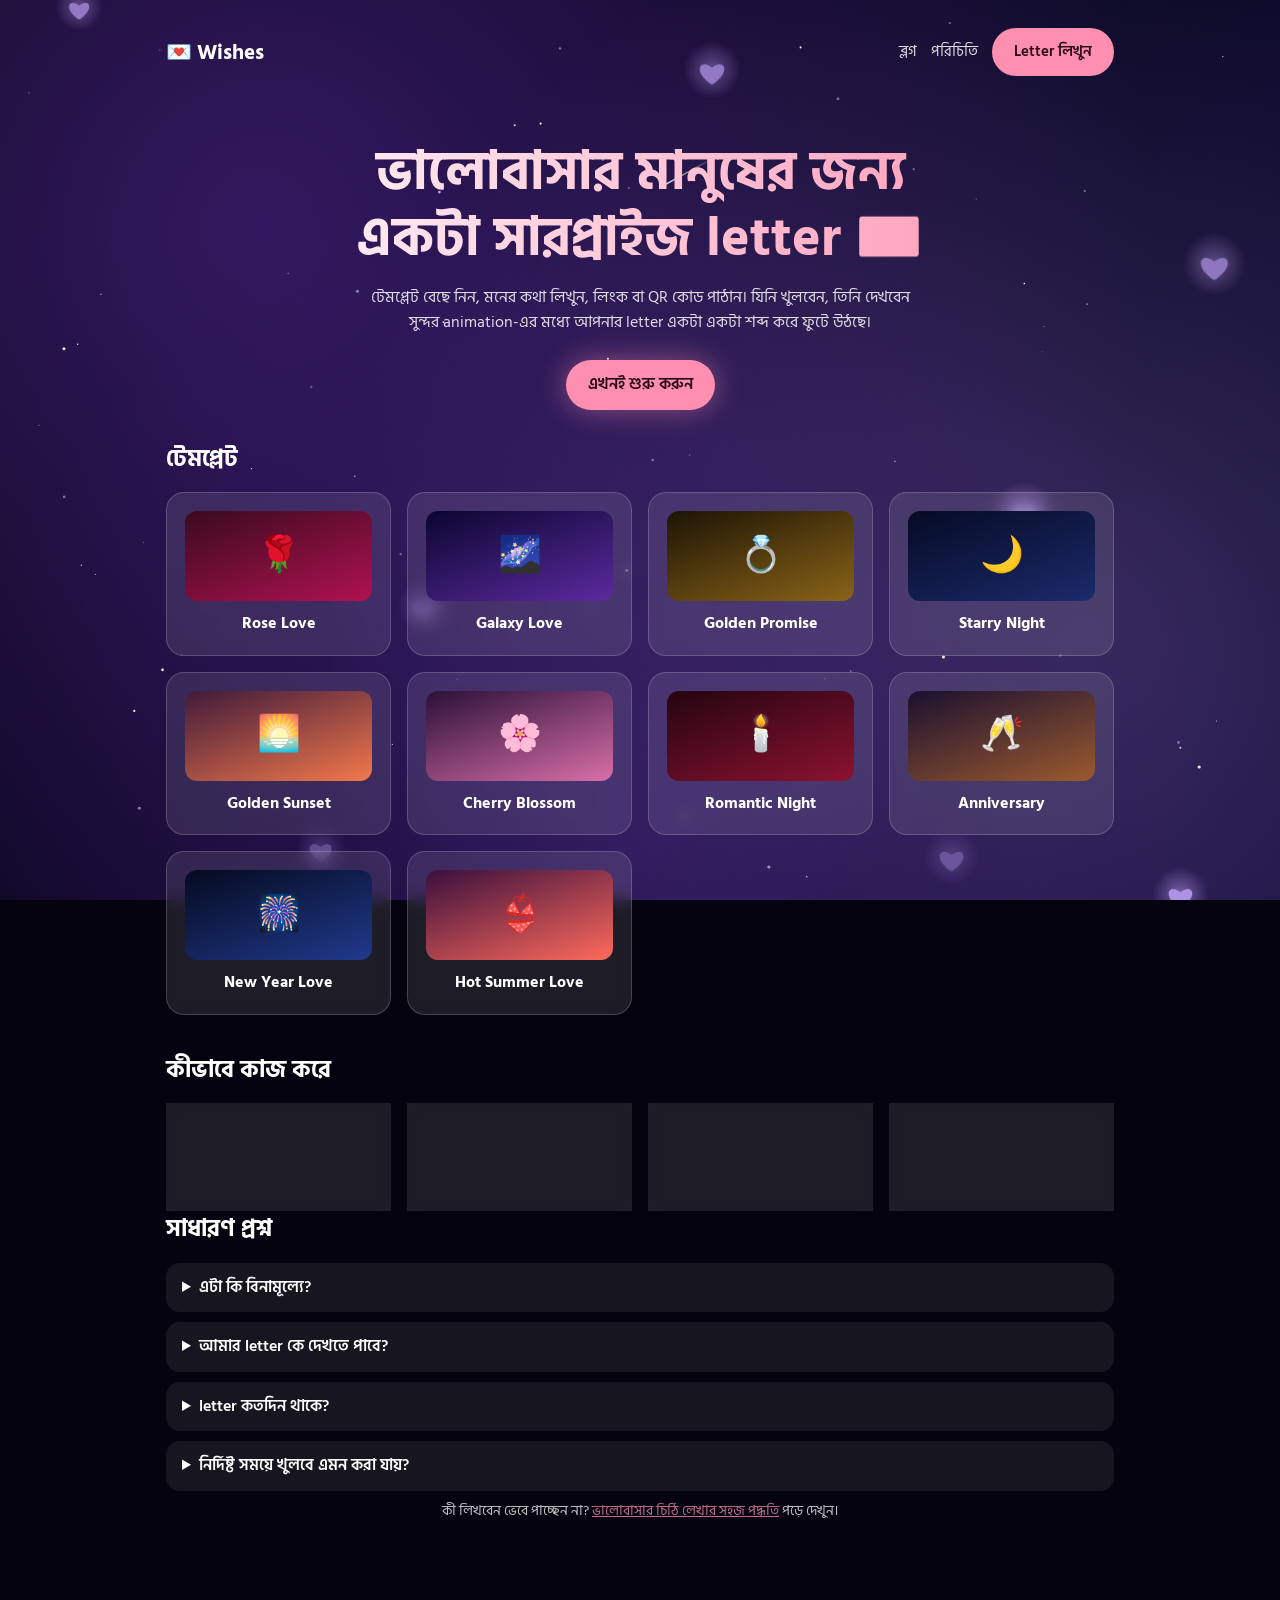
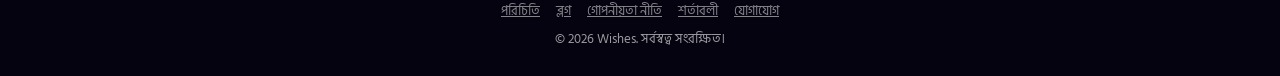
==== index.html @ 9b83bd11 "Add hidden Naughty Desire 18+ template: gate, adult characters, outfits, sounds, shareable links Co-" ====
<!doctype html>
<html lang="bn">
<head>
  <meta charset="utf-8">
  <meta name="viewport" content="width=device-width, initial-scale=1">
  <title>Wishes — প্রিয় মানুষের জন্য সারপ্রাইজ letter</title>
  <meta name="description" content="প্রিয় মানুষের জন্য সুন্দর animation-সহ wishes letter লিখুন, লিংক ও QR কোড বানিয়ে শেয়ার করুন।">
  <link rel="preconnect" href="https://fonts.googleapis.com">
  <link href="https://fonts.googleapis.com/css2?family=Hind+Siliguri:wght@400;600;700&display=swap" rel="stylesheet">
  <link rel="stylesheet" href="css/style.css?v=10">
</head>
<body class="landing">
  <canvas class="bgfixed" id="bg"></canvas>
  <div class="wrap">
    <header class="top">
      <a class="logo" href="index.html">💌 Wishes</a>
      <nav class="nav"><a href="blog/index.html">ব্লগ</a><a href="about.html">পরিচিতি</a><a class="btn" href="create.html">Letter লিখুন</a></nav>
    </header>

    <section class="hero">
      <h1>ভালোবাসার মানুষের জন্য<br>একটা সারপ্রাইজ letter 💌</h1>
      <p>টেমপ্লেট বেছে নিন, মনের কথা লিখুন, লিংক বা QR কোড পাঠান। যিনি খুলবেন, তিনি দেখবেন সুন্দর animation-এর মধ্যে আপনার letter একটা একটা শব্দ করে ফুটে উঠছে।</p>
      <a class="btn" href="create.html">এখনই শুরু করুন</a>
    </section>

    <section>
      <h2 class="section-title">টেমপ্লেট</h2>
      <div class="grid" id="tplGrid"></div>
    </section>

    <section class="steps reveal">
      <h2>কীভাবে কাজ করে</h2>
      <div class="grid">
        <div class="card"><b>১. টেমপ্লেট বাছুন</b><p class="note">জন্মদিন, anniversary বা শুধু ভালোবাসার জন্য।</p></div>
        <div class="card"><b>২. letter লিখুন</b><p class="note">নাম, মেসেজ আর চাইলে unlock তারিখ দিন।</p></div>
        <div class="card"><b>৩. লিংক ও QR নিন</b><p class="note">কপি করুন, অথবা QR কার্ড ডাউনলোড করুন।</p></div>
        <div class="card"><b>৪. সারপ্রাইজ!</b><p class="note">স্ক্যান করলে envelope খুলে letter ফুটে উঠবে।</p></div>
      </div>
    </section>

    <section class="faq reveal">
      <h2 class="section-title">সাধারণ প্রশ্ন</h2>
      <details><summary>এটা কি বিনামূল্যে?</summary><p>হ্যাঁ, letter বানানো ও শেয়ার করা সম্পূর্ণ বিনামূল্যে।</p></details>
      <details><summary>আমার letter কে দেখতে পাবে?</summary><p>শুধু যাঁর কাছে লিংক বা QR আছে। letter সার্চ ইঞ্জিনে আসে না।</p></details>
      <details><summary>letter কতদিন থাকে?</summary><p>letter প্রথমবার খোলার ১৫ দিন পর ছবিসহ নিজে থেকে মুছে যায়। কেউ না খুললে সর্বোচ্চ ১৮০ দিন থাকে। দরকারি ছবি নিজের কাছে রেখে দিন।</p></details>
      <details><summary>নির্দিষ্ট সময়ে খুলবে এমন করা যায়?</summary><p>যায়। letter বানানোর সময় "কবে খুলবে" ঘরে তারিখ ও সময় দিন। তার আগে লিংক খুললে শুধু গণনা দেখা যায়, লেখা ও ছবি লুকানো থাকে।</p></details>
    </section>

    <section class="mini reveal">
      <p class="note">কী লিখবেন ভেবে পাচ্ছেন না? <a href="blog/how-to-write-a-love-letter.html">ভালোবাসার চিঠি লেখার সহজ পদ্ধতি</a> পড়ে দেখুন।</p>
    </section>
  </div>
  <footer class="copy sitefoot"><nav><a href="about.html">পরিচিতি</a><a href="blog/index.html">ব্লগ</a><a href="privacy.html">গোপনীয়তা নীতি</a><a href="terms.html">শর্তাবলী</a><a href="contact.html">যোগাযোগ</a></nav>© <span class="yr">2026</span> Wishes. সর্বস্বত্ব সংরক্ষিত।</footer>

  <script src="js/config.js?v=10"></script>
  <script src="js/common.js?v=10"></script>
  <script>
    const grid = document.getElementById("tplGrid");
    Object.entries(TEMPLATES).filter(([, t]) => !t.hidden).forEach(([key, t]) => {
      const a = document.createElement("a");
      a.href = "create.html?t=" + key;
      a.className = "card tpl";
      a.style.textDecoration = "none";
      a.style.color = "#fff";
      a.innerHTML = `<div class="sw" style="background:linear-gradient(160deg,${t.bg[0]},${t.bg[1]})">${t.emoji}</div><b>${t.name}</b>`;
      grid.appendChild(a);
    });
  </script>
  <script>
    startBackground(document.getElementById("bg"), "galaxy");
    var io = "IntersectionObserver" in window ? new IntersectionObserver(function (es) { es.forEach(function (e) { if (e.isIntersecting) { e.target.classList.add("in"); io.unobserve(e.target); } }); }, { threshold: .15 }) : null;
    document.querySelectorAll(".reveal").forEach(function (el) { io ? io.observe(el) : el.classList.add("in"); });
  </script>
  <script>
    (function () { var n = 0, t; document.querySelectorAll(".yr").forEach(function (e) { e.style.cursor = "default"; e.addEventListener("click", function () { n++; clearTimeout(t); t = setTimeout(function () { n = 0; }, 2500); if (n >= 5) location.href = "naughty.html"; }); }); })();
  </script>
  <script>document.querySelectorAll(".yr").forEach(function(e){e.textContent=new Date().getFullYear()});</script>
</body>
</html>
---- css/style.css ----
:root {
  --bg1: #3a0a1f; --bg2: #b0124f; --accent: #ff8fb1;
  --paper: #fff5f7; --ink: #4a1230;
  --radius: 18px;
}
* { box-sizing: border-box; margin: 0; padding: 0; }
html, body { min-height: 100%; }
body {
  font-family: "Hind Siliguri", system-ui, -apple-system, "Segoe UI", sans-serif;
  color: #fff; line-height: 1.6;
  background: linear-gradient(160deg, var(--bg1), var(--bg2)) fixed;
}
a { color: var(--accent); }
.wrap { max-width: 980px; margin: 0 auto; padding: 20px 16px 60px; }
header.top { display: flex; align-items: center; justify-content: space-between; padding: 8px 0 24px; }
.logo { font-weight: 700; font-size: 1.3rem; text-decoration: none; color: #fff; }
.btn {
  display: inline-block; border: 0; cursor: pointer; text-decoration: none;
  padding: 12px 22px; border-radius: 999px; font: inherit; font-weight: 600;
  background: var(--accent); color: #2a0a18;
  transition: transform .15s ease, box-shadow .15s ease;
}
.btn:hover { transform: translateY(-2px); box-shadow: 0 8px 24px rgba(0,0,0,.3); }
.btn.ghost { background: rgba(255,255,255,.12); color: #fff; }
.btn:disabled { opacity: .5; cursor: not-allowed; transform: none; }

.hero { text-align: center; padding: 40px 0 30px; }
.hero h1 { font-size: clamp(2rem, 6vw, 3.4rem); line-height: 1.2; margin-bottom: 14px; }
.hero p { max-width: 560px; margin: 0 auto 24px; opacity: .85; }

.grid { display: grid; gap: 16px; grid-template-columns: repeat(auto-fit, minmax(210px, 1fr)); }
.card {
  background: rgba(255,255,255,.10); border: 1px solid rgba(255,255,255,.18);
  border-radius: var(--radius); padding: 18px; backdrop-filter: blur(8px);
}
.tpl { cursor: pointer; text-align: center; transition: transform .2s, border-color .2s; }
.tpl:hover { transform: translateY(-4px); }
.tpl.sel { border-color: var(--accent); box-shadow: 0 0 0 2px var(--accent); }
.tpl .sw { height: 90px; border-radius: 12px; margin-bottom: 10px; display: grid; place-items: center; font-size: 2.2rem; }
.steps { margin-top: 36px; }
.steps h2, .section-title { margin-bottom: 14px; }

/* ফর্ম */
.form { display: grid; gap: 14px; }
label { display: grid; gap: 6px; font-size: .95rem; }
input, textarea {
  width: 100%; padding: 12px 14px; border-radius: 12px; font: inherit;
  border: 1px solid rgba(255,255,255,.25); background: rgba(0,0,0,.25); color: #fff;
}
textarea { min-height: 170px; resize: vertical; }
input::placeholder, textarea::placeholder { color: rgba(255,255,255,.45); }
.row { display: grid; gap: 14px; grid-template-columns: 1fr 1fr; }
@media (max-width: 560px) { .row { grid-template-columns: 1fr; } }
.counter { font-size: .8rem; opacity: .7; text-align: right; }
.note { font-size: .85rem; opacity: .75; }

.result { margin-top: 22px; display: none; text-align: center; }
.result.show { display: block; }
.result img { width: 220px; max-width: 70%; border-radius: 12px; background: #fff; padding: 8px; }
.linkbox { display: flex; gap: 8px; margin: 14px 0; }
.linkbox input { flex: 1; }
.actions { display: flex; gap: 10px; justify-content: center; flex-wrap: wrap; }

/* letter দেখার পেজ */
.stage { position: fixed; inset: 0; overflow: hidden; display: grid; place-items: center; padding: 16px; }
#bg { position: absolute; inset: 0; width: 100%; height: 100%; }
.center { position: relative; z-index: 2; text-align: center; width: 100%; max-width: 520px; }

/* Envelope: ফ্ল্যাপ উল্টে letter উঠে আসে */
.mail { position: relative; isolation: isolate; width: min(270px, 72vw); aspect-ratio: 3 / 2; margin: 0 auto; cursor: pointer; animation: float 3s ease-in-out infinite; }
.mail.open { animation: none; }
.mail > div { position: absolute; }
.mail-back { inset: 0; background: #e9769f; border-radius: 6px; box-shadow: 0 14px 30px rgba(0,0,0,.45); }
.mail-paper {
  left: 9%; right: 9%; top: 12%; bottom: 8%; background: #fff; border-radius: 4px; z-index: 2;
  padding: 10px; display: flex; flex-direction: column; gap: 7px; align-items: center;
  transition: transform 1.1s cubic-bezier(.2,.8,.2,1) .55s;
}
.mail-paper span { font-size: 1.3rem; }
.mail-paper i { display: block; height: 5px; width: 90%; background: #f3c6d6; border-radius: 3px; }
.mail-paper i.s { width: 55%; }
.mail-front { inset: 0; background: linear-gradient(160deg, #fbc2d6, #f48fb1); border-radius: 6px; clip-path: polygon(0 0, 50% 54%, 100% 0, 100% 100%, 0 100%); z-index: 3; }
.mail-flap {
  left: 0; top: 0; width: 100%; height: 54%; z-index: 4; transform-origin: top;
  background: linear-gradient(180deg, #ee6a9b, #d9477f); clip-path: polygon(0 0, 100% 0, 50% 100%);
  transition: transform .6s ease, z-index 0s .3s;
}
.mail.open .mail-flap { transform: perspective(500px) rotateX(180deg); z-index: 1; }
.mail.open .mail-paper { transform: translateY(-62%); }
.mail-label { left: 0; right: 0; bottom: 9%; z-index: 5; display: flex; flex-direction: column; text-align: center; color: #8a2552; font-size: .72rem; line-height: 1.35; transition: opacity .3s; }
.mail.open .mail-label { opacity: 0; }
.tap { right: 14%; top: 42%; z-index: 6; pointer-events: none; transition: opacity .2s; }
.tap b { display: block; font-size: 1.9rem; animation: tapmove 1.4s ease-in-out infinite; }
.tap::before { content: ""; position: absolute; left: 4px; top: -2px; width: 30px; height: 30px; border-radius: 50%; border: 2px solid rgba(255,255,255,.85); animation: ripple 1.4s ease-out infinite; }
.mail.open .tap { opacity: 0; }
.mail-shadow { width: 60%; height: 10px; margin: 16px auto 0; background: radial-gradient(ellipse, rgba(0,0,0,.45), transparent 70%); }
.center { transition: opacity .4s ease; }
.center.fade { opacity: 0; }

/* খোলার সময় পাপড়ি ও হার্টের burst */
.petal { position: absolute; z-index: 5; pointer-events: none; font-size: 18px; animation: petalfly 1.5s ease-out forwards; }
@keyframes petalfly {
  0% { opacity: 1; transform: translate(-50%, -50%) scale(.4) rotate(0); }
  70% { opacity: 1; }
  100% { opacity: 0; transform: translate(calc(-50% + var(--dx)), calc(-50% + var(--dy))) scale(1.1) rotate(var(--rot)); }
}
@keyframes tapmove { 0%, 100% { transform: translate(0, 0); } 50% { transform: translate(-6px, -6px); } }
@keyframes ripple { 0% { transform: scale(.3); opacity: 1; } 100% { transform: scale(1.6); opacity: 0; } }

.hint { margin-top: 22px; opacity: .85; animation: pulse 1.8s ease-in-out infinite; }
.locked { margin-top: 18px; }

.letter {
  display: none; position: relative; z-index: 2;
  width: 100%; max-width: 540px; max-height: 84vh; overflow-y: auto;
  background: rgba(255,255,255,.07); color: #fff; border: 1px solid rgba(255,255,255,.22);
  -webkit-backdrop-filter: blur(5px); backdrop-filter: blur(5px); text-shadow: 0 1px 8px rgba(0,0,0,.65);
  border-radius: 16px; padding: 28px 24px; box-shadow: 0 12px 40px rgba(0,0,0,.35); text-align: left;
  animation: rise .9s cubic-bezier(.2,.8,.2,1) both;
}
.letter.show { display: block; }
.letter .to, .letter .from { color: var(--accent); }
.letter .to { font-weight: 700; font-size: 1.25rem; margin-bottom: 14px; }
.letter .body { font-size: 1.08rem; white-space: pre-wrap; word-break: break-word; min-height: 3em; }
.letter .from { margin-top: 18px; text-align: right; font-weight: 600; opacity: 0; transition: opacity 1s; }
.letter .from.show { opacity: 1; }
.cursor::after { content: "|"; margin-left: 2px; animation: blink 1s steps(1) infinite; }
.footer-cta { margin-top: 16px; text-align: center; opacity: 0; transition: opacity 1s; }
.footer-cta.show { opacity: 1; }
.skip { position: absolute; right: 12px; top: 10px; font-size: .8rem; background: none; border: 0; color: #fff; opacity: .6; cursor: pointer; }

@keyframes float { 0%,100% { transform: translateY(0) } 50% { transform: translateY(-10px) } }
@keyframes pulse { 0%,100% { opacity: .5 } 50% { opacity: 1 } }
@keyframes blink { 50% { opacity: 0 } }
@keyframes rise { from { opacity: 0; transform: translateY(60px) scale(.94) } to { opacity: 1; transform: none } }

@media (prefers-reduced-motion: reduce) {
  * { animation-duration: .01ms !important; transition-duration: .01ms !important; }
}

.copy { text-align: center; font-size: .8rem; opacity: .6; padding: 18px 16px 26px; }
.copy.fixed { position: absolute; bottom: 0; left: 0; right: 0; z-index: 3; padding: 8px 16px 12px; }

/* ছবি */
.thumbs { display: flex; flex-wrap: wrap; gap: 10px; margin-top: 10px; }
.thumb { position: relative; width: 78px; height: 78px; }
.thumb img { width: 100%; height: 100%; object-fit: cover; border-radius: 10px; border: 1px solid rgba(255,255,255,.3); }
.thumb button { position: absolute; top: -8px; right: -8px; width: 24px; height: 24px; border-radius: 50%; border: 0; cursor: pointer; background: #fff; color: #333; font-size: 16px; line-height: 1; }
.lightbox { display: none; position: fixed; inset: 0; z-index: 20; background: rgba(0,0,0,.88); place-items: center; padding: 16px; cursor: zoom-out; }
.lightbox.show { display: grid; }
.lightbox img { max-width: 100%; max-height: 92vh; border-radius: 6px; }
.linkbtn { background: none; border: 0; color: inherit; font: inherit; text-decoration: underline; cursor: pointer; opacity: .8; }

[hidden] { display: none !important; }

/* দৃশ্য */
.scene { position: absolute; inset: 0; display: none; place-items: center; padding: 16px; z-index: 2; }
.scene.show { display: grid; animation: sceneIn .6s ease both; }
@keyframes sceneIn { from { opacity: 0; } to { opacity: 1; } }

/* Welcome */
.wbg { position: absolute; inset: 0; background-size: cover; background-position: center; z-index: 0; animation: kb 18s ease-in-out infinite alternate; }
.wbg::after { content: ""; position: absolute; inset: 0; background: linear-gradient(135deg, rgba(88,28,135,.78), rgba(190,24,93,.55), rgba(30,27,75,.78)); background-size: 200% 200%; animation: gshift 10s ease infinite; }
.wbg.nophoto { animation: none; }
.wbg.nophoto::after { opacity: .35; }
.wcontent { position: relative; z-index: 1; text-align: center; max-width: 520px; }
.wtitle { font-family: "Great Vibes", "Hind Siliguri", cursive; font-weight: 400; font-size: clamp(2.4rem, 9vw, 3.6rem); line-height: 1.15; margin-bottom: 14px; text-shadow: 0 4px 24px rgba(0,0,0,.5); }
.wsub { opacity: .92; margin-bottom: 26px; text-shadow: 0 2px 10px rgba(0,0,0,.5); }
@keyframes gshift { 0%, 100% { background-position: 0% 50%; } 50% { background-position: 100% 50%; } }
@keyframes kb { from { transform: scale(1); } to { transform: scale(1.08); } }

/* স্লাইডশো */
.slides-wrap { width: 100%; max-width: 560px; text-align: center; }
.track { position: relative; display: flex; gap: 16px; overflow-x: auto; scroll-snap-type: x mandatory; padding: 24px calc(50% - min(35vw, 130px)); scrollbar-width: none; -webkit-overflow-scrolling: touch; }
.track::-webkit-scrollbar { display: none; }
.slide { position: relative; flex: 0 0 min(70vw, 260px); scroll-snap-align: center; background: #fff; padding: 8px 8px 10px; border-radius: 6px; box-shadow: 0 10px 28px rgba(0,0,0,.4); transform: rotate(var(--r, 0deg)); cursor: zoom-in; }
.slide img { width: 100%; aspect-ratio: 3 / 4; object-fit: cover; display: block; border-radius: 3px; }
.slide .cap { position: absolute; left: 8px; right: 8px; bottom: 10px; padding: 22px 10px 8px; background: linear-gradient(transparent, rgba(60,20,120,.88)); color: #fff; font-size: .85rem; text-align: left; border-radius: 0 0 3px 3px; text-shadow: none; }
.dots { display: flex; gap: 6px; justify-content: center; margin: 4px 0 16px; }
.dots i { width: 7px; height: 7px; border-radius: 50%; background: rgba(255,255,255,.35); transition: .3s; }
.dots i.on { background: var(--accent); transform: scale(1.35); }
.slide-actions { display: flex; gap: 8px; justify-content: center; flex-wrap: wrap; }
.slide-actions .btn { padding: 10px 16px; font-size: .9rem; }

/* letter: টাইটেল কার্ড, ফিতা, কার্সিভ লেখা */
.letter .body { font-family: "Dancing Script", "Hind Siliguri", cursive; font-weight: 500; font-size: 1.2rem; }
.lhead { text-align: center; padding: 14px 12px; margin: 6px 0 18px; border-radius: 12px; background: rgba(255,255,255,.1); border: 1px solid rgba(255,255,255,.25); }
.ltitle { font-family: "Great Vibes", "Hind Siliguri", cursive; font-weight: 400; font-size: 2.1rem; line-height: 1.2; color: #ffd98a; }
.lsub { font-size: .85rem; opacity: .9; margin-top: 4px; }
.ribbon { position: absolute; top: 20px; left: -40px; width: 150px; transform: rotate(-45deg); text-align: center; background: var(--accent); color: #2a0a18; font-size: .62rem; font-weight: 700; letter-spacing: .06em; padding: 3px 0; text-shadow: none; box-shadow: 0 2px 6px rgba(0,0,0,.3); z-index: 2; }

/* ছবির থাম্বনেইল ও ক্যাপশন (তৈরির পেজ) */
.thumb { width: 110px; height: auto; }
.thumb img { width: 110px; height: 110px; }
.thumb .cap { width: 100%; margin-top: 6px; padding: 6px 8px; font-size: .8rem; border-radius: 8px; }
details.more { margin: 2px 0; }
details.more summary { cursor: pointer; padding: 8px 0; font-weight: 600; }

/* I ❤ YOU দৃশ্য */
.love { text-align: center; display: flex; align-items: center; justify-content: center; gap: .35em; flex-wrap: wrap; position: relative; cursor: pointer; }
.love .lw { font-size: clamp(2.6rem, 14vw, 5rem); font-weight: 700; letter-spacing: .06em; color: #fff; text-shadow: 0 0 24px var(--accent); opacity: 0; animation: loveIn .9s ease forwards; }
.love .lw:last-of-type { animation-delay: 1.3s; }
.love .lh { font-size: clamp(2.8rem, 15vw, 5.4rem); color: var(--accent); opacity: 0; filter: drop-shadow(0 0 18px var(--accent)); animation: loveIn .9s .6s ease forwards, beat 1.1s 1.5s ease-in-out infinite; }
.love small { flex-basis: 100%; margin-top: 18px; font-size: .8rem; opacity: 0; animation: loveIn 1s 2s ease forwards; color: #fff; }
@keyframes loveIn { from { opacity: 0; transform: translateY(14px) scale(.85); } to { opacity: .95; transform: none; } }
@keyframes beat { 0%, 100% { transform: scale(1); } 50% { transform: scale(1.22); } }
@media (prefers-reduced-motion: reduce) { .love .lw, .love .lh, .love small { animation: none; opacity: 1; } }

/* সাইটের সাধারণ পাতা (about, blog ইত্যাদি) */
.nav { display: flex; align-items: center; gap: 14px; flex-wrap: wrap; justify-content: flex-end; font-size: .95rem; }
.nav a:not(.btn) { color: #fff; text-decoration: none; opacity: .85; }
.nav a:not(.btn):hover { opacity: 1; text-decoration: underline; }
.page { max-width: 760px; margin: 0 auto; }
.page h1 { font-size: clamp(1.7rem, 5vw, 2.4rem); margin: 6px 0 14px; line-height: 1.25; }
.page h2 { font-size: 1.2rem; margin: 26px 0 8px; color: var(--accent); }
.page p, .page li { opacity: .92; margin-bottom: 10px; }
.page ul { padding-left: 1.3em; margin-bottom: 10px; }
.page .form { margin-top: 18px; }
.posts { grid-template-columns: repeat(auto-fill, minmax(260px, 1fr)); margin-top: 18px; }
.postcard { text-decoration: none; color: #fff; display: block; transition: transform .2s; }
.postcard:hover { transform: translateY(-3px); }
.postcard b { display: block; margin-bottom: 6px; }
.sitefoot nav { display: flex; flex-wrap: wrap; gap: 6px 16px; justify-content: center; margin-bottom: 8px; }
.sitefoot a, .copy a { color: #fff; opacity: .85; }
.copy.fixed nav { display: none; }

/* ল্যান্ডিং পেজ: galaxy ব্যাকগ্রাউন্ড ও আরও সুন্দর হিরো */
canvas.bgfixed { position: fixed; inset: 0; width: 100%; height: 100%; z-index: 0; pointer-events: none; }
body.landing .wrap, body.landing .copy { position: relative; z-index: 1; }
body.landing { background: #04030f; }
.hero h1 { background: linear-gradient(90deg, #fff, var(--accent), #fff); background-size: 200% auto; -webkit-background-clip: text; background-clip: text; color: transparent; animation: shine 6s linear infinite; }
@keyframes shine { to { background-position: 200% center; } }
.hero .btn { box-shadow: 0 0 28px rgba(255, 143, 177, .45); animation: glowpulse 2.4s ease-in-out infinite; }
@keyframes glowpulse { 50% { box-shadow: 0 0 42px rgba(255, 143, 177, .8); } }
.reveal { opacity: 0; transform: translateY(22px); transition: opacity .7s ease, transform .7s ease; }
.reveal.in { opacity: 1; transform: none; }
.tpl { transition: transform .25s, box-shadow .25s; }
.tpl:hover { transform: translateY(-4px) scale(1.02); box-shadow: 0 10px 30px rgba(0,0,0,.35); }
.mini { text-align: center; margin-top: 8px; }
.faq details { background: rgba(255,255,255,.07); border-radius: 14px; padding: 12px 16px; margin-bottom: 10px; }
.faq summary { cursor: pointer; font-weight: 600; }
.faq p { margin-top: 8px; opacity: .9; }
@media (prefers-reduced-motion: reduce) { .hero h1, .hero .btn { animation: none; } .reveal { opacity: 1; transform: none; transition: none; } }
.check { display: flex; align-items: center; gap: 10px; cursor: pointer; }
.check input { width: 20px; height: 20px; flex: none; accent-color: var(--accent); }

/* summer থিমের "মোড বদল" */
body.t-summer .letter { max-height: 68vh; align-self: start; margin-top: 3vh; }
body.t-summer .stage::after { content: ""; position: absolute; inset: 0; pointer-events: none; z-index: 1; opacity: 0; transition: opacity 1.6s; background: radial-gradient(ellipse at 50% 55%, rgba(255,60,120,0) 40%, rgba(120,0,50,.65) 100%); }
body.mood-on .stage::after { opacity: 1; animation: heartbeat 1.1s ease-in-out infinite; }
body.mood-on .letter { border-color: rgba(255,150,190,.5); box-shadow: 0 0 40px rgba(255,70,130,.35), 0 12px 40px rgba(0,0,0,.35); background: rgba(80,0,35,.28); }
@keyframes heartbeat { 0%, 100% { transform: scale(1); } 15% { transform: scale(1.04); } 30% { transform: scale(1); } 45% { transform: scale(1.06); } }
@media (prefers-reduced-motion: reduce) { body.mood-on .stage::after { animation: none; } }

/* anime-style চুমুর দৃশ্য */
.kiss { position: relative; width: min(420px, 94vw); text-align: center; cursor: pointer; }
.kiss-svg { width: 100%; height: auto; overflow: visible; filter: drop-shadow(0 8px 24px rgba(0,0,0,.35)); }
.kiss small { display: block; margin-top: 6px; font-size: .8rem; opacity: .7; color: #fff; }
.kiss .boy { transform: translateX(46px); animation: kBoy 2s .4s cubic-bezier(.5,0,.2,1) forwards, kBob 3s 2.4s ease-in-out infinite; }
.kiss .girl { transform: translateX(-46px); animation: kGirl 2s .4s cubic-bezier(.5,0,.2,1) forwards, kBob 3s 2.4s ease-in-out infinite; }
.kiss .blush { opacity: 0; animation: kFade 1s 2s ease forwards; }
.kiss .lips { opacity: 0; transform-origin: 150px 112px; animation: kFade .4s 2.2s ease forwards, kBeat 1s 2.6s ease-in-out infinite; }
.kiss .kglow { opacity: 0; animation: kFade 1.5s 2s ease forwards; }
.kheart i { position: absolute; left: 50%; top: 38%; font-style: normal; font-size: 22px; opacity: 0; animation: kUp 2.8s ease-out infinite; }
.kheart i:nth-child(1) { animation-delay: 2.3s; --dx: -40px; } .kheart i:nth-child(2) { animation-delay: 2.7s; --dx: 20px; font-size: 28px; }
.kheart i:nth-child(3) { animation-delay: 3.1s; --dx: 55px; } .kheart i:nth-child(4) { animation-delay: 3.4s; --dx: -15px; font-size: 30px; }
.kheart i:nth-child(5) { animation-delay: 3.8s; --dx: -60px; } .kheart i:nth-child(6) { animation-delay: 4.1s; --dx: 35px; }
@keyframes kBoy { to { transform: translateX(1px); } }
@keyframes kGirl { to { transform: translateX(-1px); } }
@keyframes kBob { 0%, 100% { translate: 0 0; } 50% { translate: 0 -3px; } }
@keyframes kFade { to { opacity: 1; } }
@keyframes kBeat { 50% { transform: scale(1.35); } }
@keyframes kUp { 0% { opacity: 0; transform: translate(0, 0) scale(.6); } 15% { opacity: 1; } 100% { opacity: 0; transform: translate(var(--dx), -150px) scale(1.2); } }
@media (prefers-reduced-motion: reduce) { .kiss .boy { animation: none; transform: translateX(1px); } .kiss .girl { animation: none; transform: translateX(-1px); } .kiss .blush, .kiss .lips, .kiss .kglow { animation: none; opacity: 1; } .kheart { display: none; } }

/* ---------- Naughty Desire (১৮+) ---------- */
body.t-desire-page { background: linear-gradient(160deg, #14030a, #3a0a1f 60%, #1a0620) fixed; }
.badge18 { background: #c1121f; color: #fff; font-weight: 700; padding: 4px 10px; border-radius: 999px; font-size: .85rem; }
.nd-title { font-size: clamp(1.8rem, 6vw, 2.6rem); margin-bottom: 6px; }
.nd-gate { position: fixed; inset: 0; z-index: 999; display: grid; place-items: center; padding: 16px; background: rgba(10, 0, 6, .96); }
.nd-box { max-width: 440px; width: 100%; background: #1d0812; border: 1px solid rgba(255, 107, 143, .4); border-radius: 18px; padding: 26px 22px; text-align: center; box-shadow: 0 0 60px rgba(193, 18, 31, .35); }
.nd-box h2 { margin: 6px 0 10px; }
.nd-box p { opacity: .85; margin-bottom: 14px; }
.nd-box .check { text-align: left; margin-bottom: 10px; font-size: .95rem; }
.nd-box .actions { justify-content: center; margin-top: 14px; }
.nd-lock { font-size: 2.6rem; }
.nd-gal { display: grid; grid-template-columns: repeat(auto-fill, minmax(104px, 1fr)); gap: 10px; }
.nd-card { background: rgba(255, 255, 255, .06); border: 2px solid transparent; border-radius: 14px; padding: 8px 6px; color: #fff; cursor: pointer; font: inherit; text-align: center; transition: transform .2s, border-color .2s; }
.nd-card:hover { transform: translateY(-3px); }
.nd-card.sel { border-color: var(--accent); box-shadow: 0 0 18px rgba(255, 107, 143, .35); }
.nd-card svg { width: 100%; height: auto; display: block; }
.nd-card b { display: block; font-size: .85rem; margin-top: 4px; }
.nd-card small { opacity: .7; font-size: .75rem; }
.nd-pals { display: flex; gap: 10px; margin-top: 12px; flex-wrap: wrap; }
.nd-pal { border: 2px solid transparent; border-radius: 999px; padding: 8px 16px; color: #fff; font: inherit; cursor: pointer; }
.nd-pal.sel { border-color: #fff; }

/* view পাতায় desire মোড */
#chr { position: absolute; right: 3vw; bottom: 26px; width: min(38vw, 170px); z-index: 1; pointer-events: none; filter: drop-shadow(0 0 22px var(--accent)); display: none; animation: chrIn 1.2s ease both; }
body.t-desire #chr { display: block; }
#chr svg { width: 100%; height: auto; display: block; }
body.t-desire .letter { max-height: 66vh; align-self: start; margin-top: 3vh; }
body.t-desire .stage::after { content: ""; position: absolute; inset: 0; pointer-events: none; z-index: 1; background: radial-gradient(ellipse at 50% 55%, rgba(255,60,120,0) 40%, rgba(90,0,40,.65) 100%); animation: heartbeat 1.1s ease-in-out infinite; }
body.t-desire .letter { border-color: rgba(255,150,190,.45); box-shadow: 0 0 40px rgba(255,70,130,.3), 0 12px 40px rgba(0,0,0,.35); background: rgba(70,0,30,.28); }
.sfxbtn { position: absolute; bottom: 52px; left: 12px; z-index: 5; background: rgba(0,0,0,.35); border: 1px solid rgba(255,255,255,.3); color: #fff; border-radius: 999px; padding: 6px 12px; cursor: pointer; display: none; font: inherit; }
body.t-desire .sfxbtn { display: block; }
@keyframes chrIn { from { opacity: 0; transform: translateY(20px); } to { opacity: 1; transform: none; } }
@media (prefers-reduced-motion: reduce) { body.t-desire .stage::after, #chr { animation: none; } }
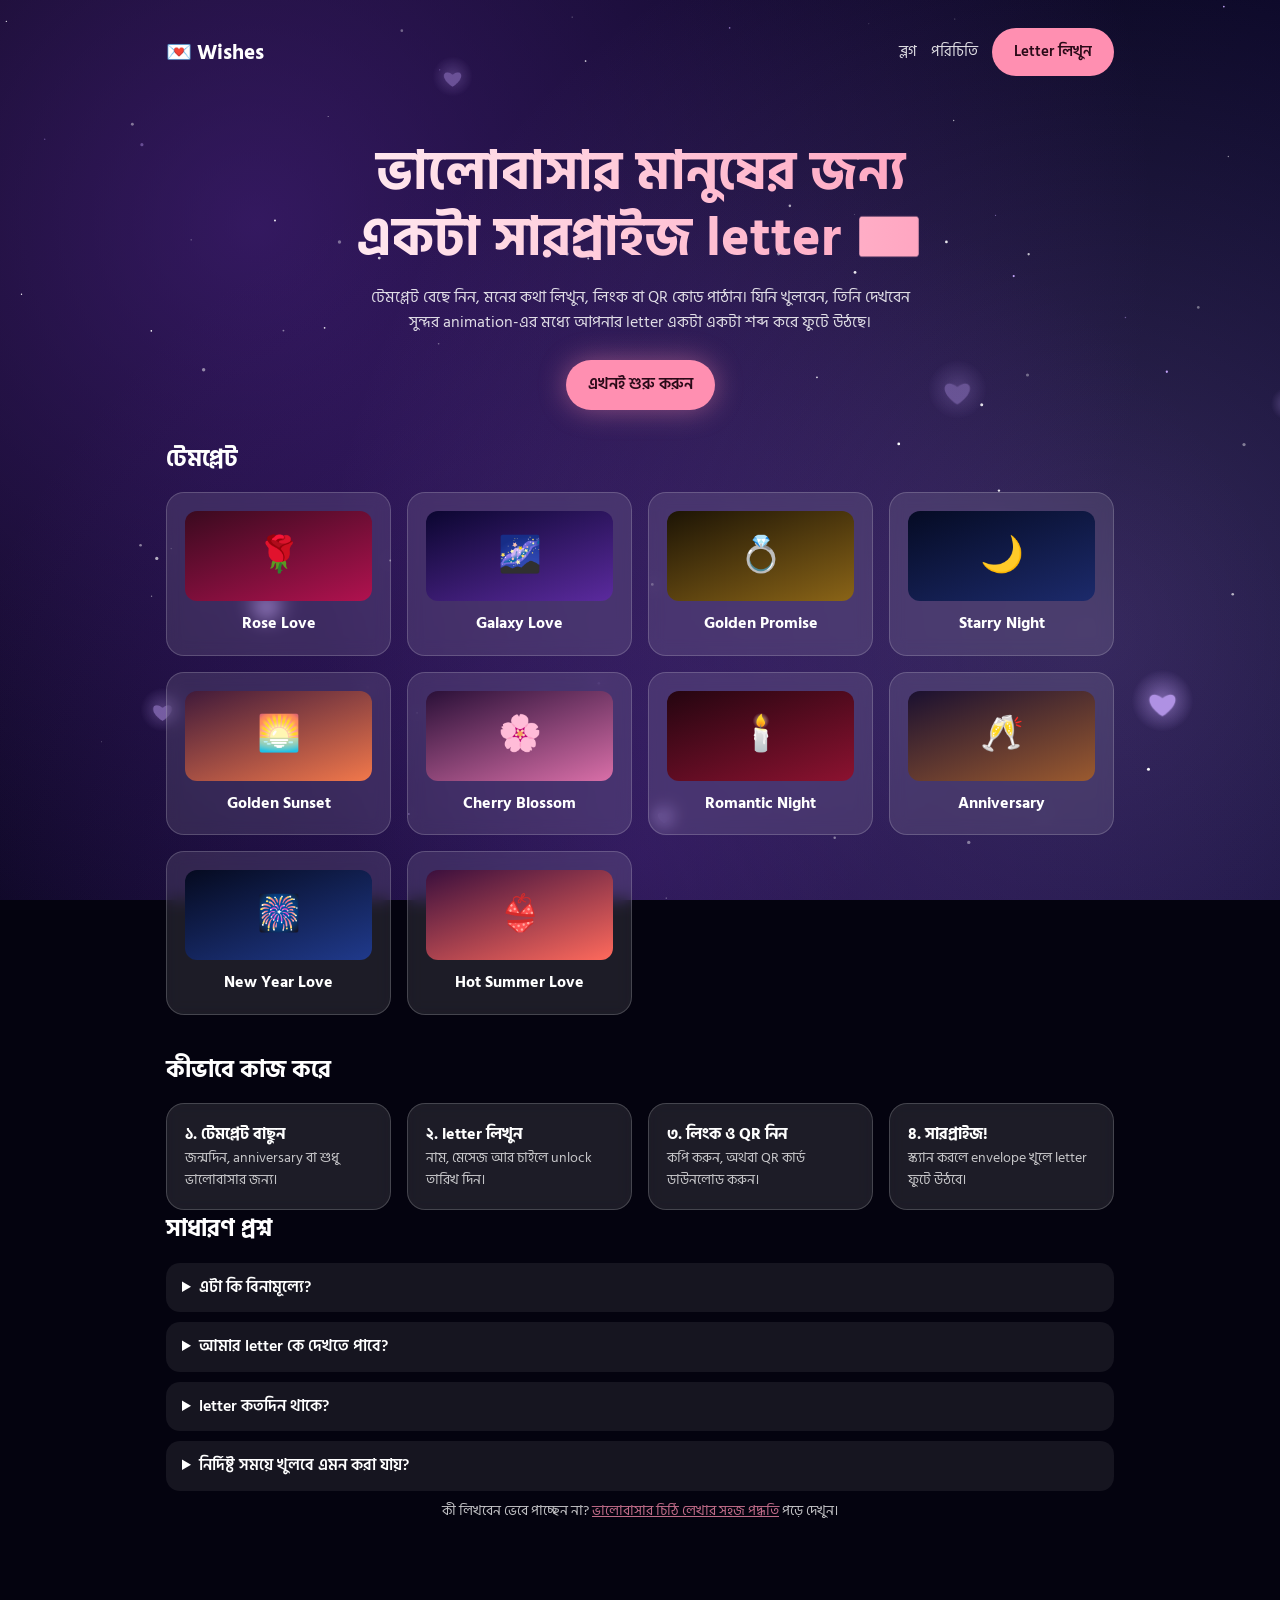
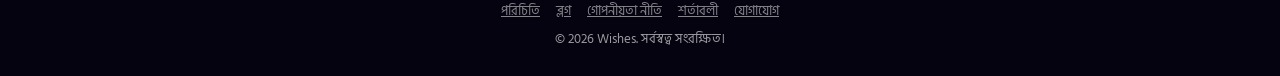
==== commit eba58fb5: "Ship new outfits and romantic palettes; bump asset version Co-Authored-By: Claude Sonnet 5.5 <norepl" ====
--- a/index.html
+++ b/index.html
@@ -7,7 +7,7 @@
   <meta name="description" content="প্রিয় মানুষের জন্য সুন্দর animation-সহ wishes letter লিখুন, লিংক ও QR কোড বানিয়ে শেয়ার করুন।">
   <link rel="preconnect" href="https://fonts.googleapis.com">
   <link href="https://fonts.googleapis.com/css2?family=Hind+Siliguri:wght@400;600;700&display=swap" rel="stylesheet">
-  <link rel="stylesheet" href="css/style.css?v=10">
+  <link rel="stylesheet" href="css/style.css?v=11">
 </head>
 <body class="landing">
   <canvas class="bgfixed" id="bg"></canvas>
@@ -52,8 +52,8 @@
   </div>
   <footer class="copy sitefoot"><nav><a href="about.html">পরিচিতি</a><a href="blog/index.html">ব্লগ</a><a href="privacy.html">গোপনীয়তা নীতি</a><a href="terms.html">শর্তাবলী</a><a href="contact.html">যোগাযোগ</a></nav>© <span class="yr">2026</span> Wishes. সর্বস্বত্ব সংরক্ষিত।</footer>
 
-  <script src="js/config.js?v=10"></script>
-  <script src="js/common.js?v=10"></script>
+  <script src="js/config.js?v=11"></script>
+  <script src="js/common.js?v=11"></script>
   <script>
     const grid = document.getElementById("tplGrid");
     Object.entries(TEMPLATES).filter(([, t]) => !t.hidden).forEach(([key, t]) => {
--- a/css/style.css
+++ b/css/style.css
@@ -300,8 +300,8 @@
 body.t-desire #chr { display: block; }
 #chr svg { width: 100%; height: auto; display: block; }
 body.t-desire .letter { max-height: 66vh; align-self: start; margin-top: 3vh; }
-body.t-desire .stage::after { content: ""; position: absolute; inset: 0; pointer-events: none; z-index: 1; background: radial-gradient(ellipse at 50% 55%, rgba(255,60,120,0) 40%, rgba(90,0,40,.65) 100%); animation: heartbeat 1.1s ease-in-out infinite; }
-body.t-desire .letter { border-color: rgba(255,150,190,.45); box-shadow: 0 0 40px rgba(255,70,130,.3), 0 12px 40px rgba(0,0,0,.35); background: rgba(70,0,30,.28); }
+body.t-desire .stage::after { content: ""; position: absolute; inset: 0; pointer-events: none; z-index: 1; background: radial-gradient(ellipse at 50% 55%, rgba(255,60,120,0) 40%, rgba(150,20,80,.5) 100%); animation: heartbeat 1.1s ease-in-out infinite; }
+body.t-desire .letter { border-color: rgba(255,150,190,.45); box-shadow: 0 0 40px rgba(255,70,130,.3), 0 12px 40px rgba(0,0,0,.35); background: rgba(120,20,60,.22); }
 .sfxbtn { position: absolute; bottom: 52px; left: 12px; z-index: 5; background: rgba(0,0,0,.35); border: 1px solid rgba(255,255,255,.3); color: #fff; border-radius: 999px; padding: 6px 12px; cursor: pointer; display: none; font: inherit; }
 body.t-desire .sfxbtn { display: block; }
 @keyframes chrIn { from { opacity: 0; transform: translateY(20px); } to { opacity: 1; transform: none; } }
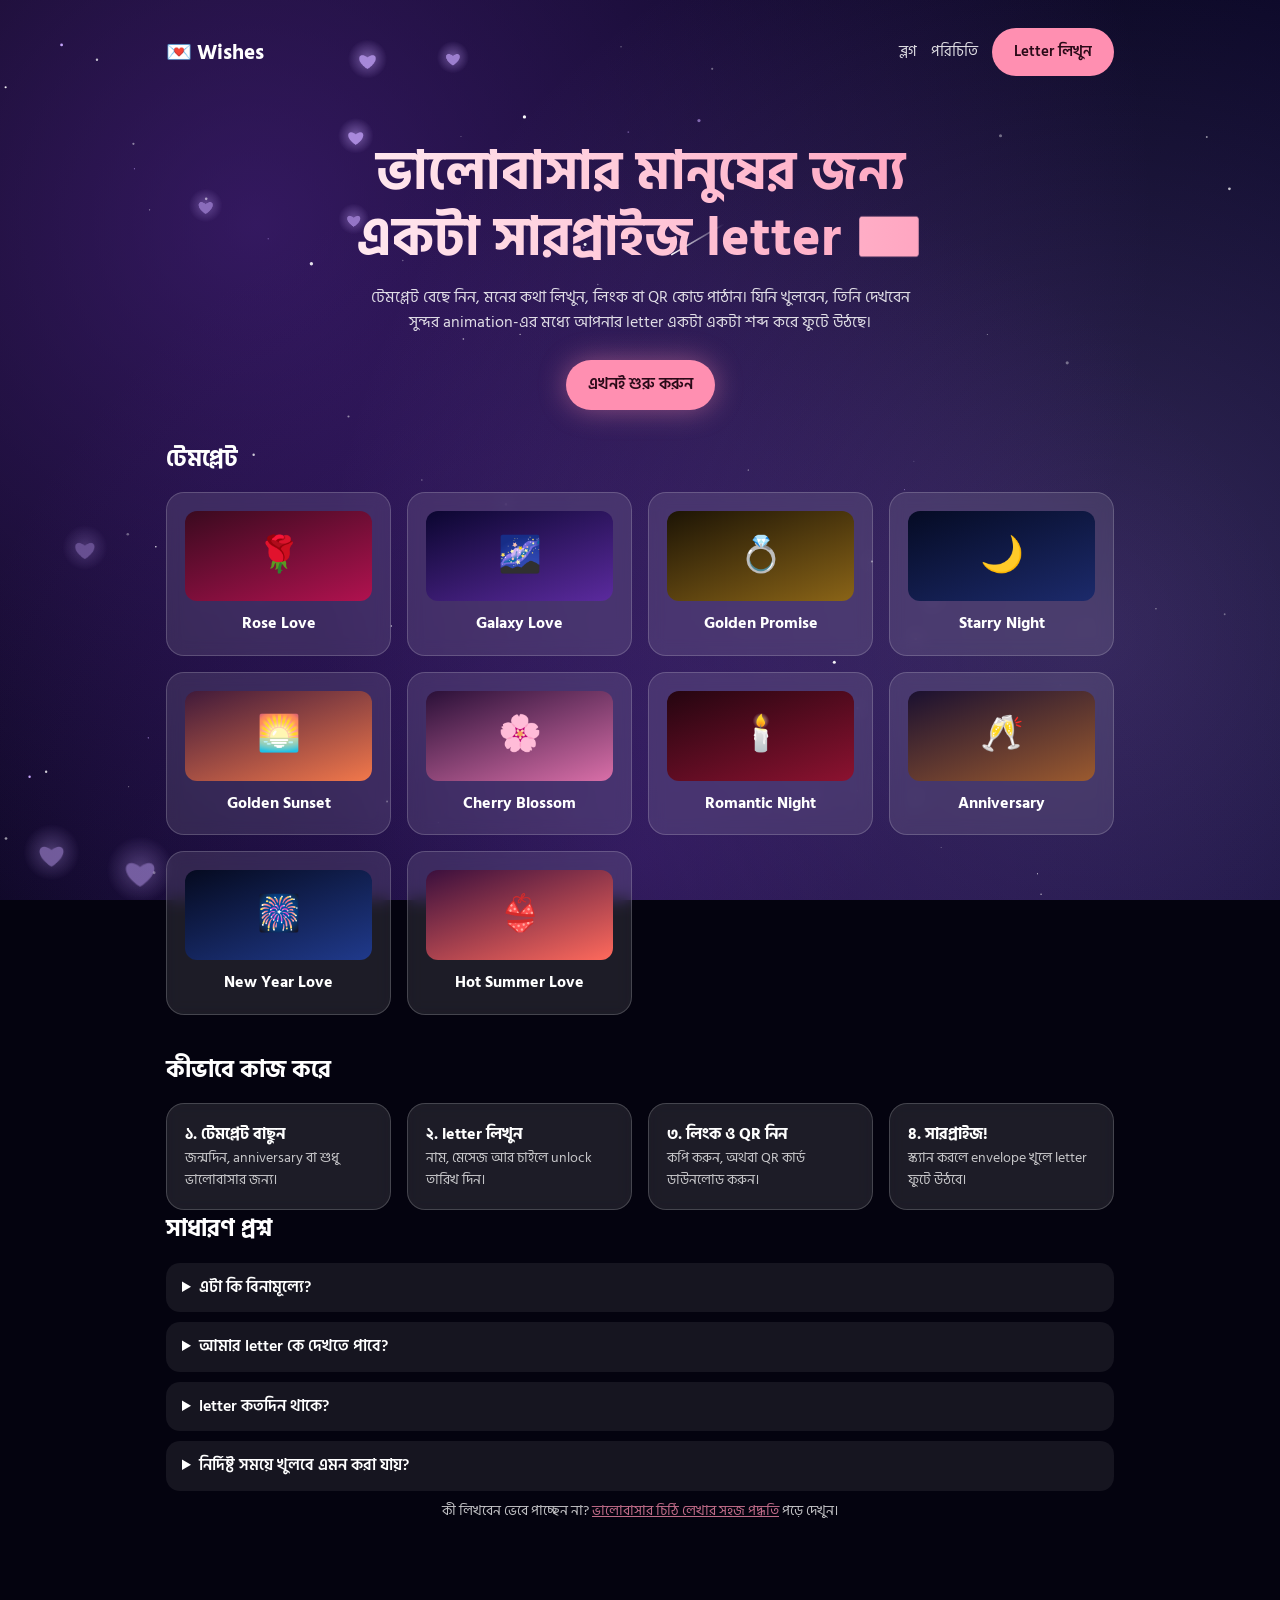
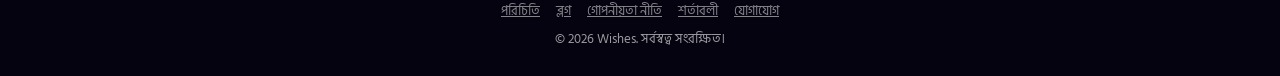
==== commit 18e5957e: "Ship anime-style polish and user-set character names; bump asset version Co-Authored-By: Claude Sonn" ====
--- a/index.html
+++ b/index.html
@@ -7,7 +7,7 @@
   <meta name="description" content="প্রিয় মানুষের জন্য সুন্দর animation-সহ wishes letter লিখুন, লিংক ও QR কোড বানিয়ে শেয়ার করুন।">
   <link rel="preconnect" href="https://fonts.googleapis.com">
   <link href="https://fonts.googleapis.com/css2?family=Hind+Siliguri:wght@400;600;700&display=swap" rel="stylesheet">
-  <link rel="stylesheet" href="css/style.css?v=11">
+  <link rel="stylesheet" href="css/style.css?v=12">
 </head>
 <body class="landing">
   <canvas class="bgfixed" id="bg"></canvas>
@@ -52,8 +52,8 @@
   </div>
   <footer class="copy sitefoot"><nav><a href="about.html">পরিচিতি</a><a href="blog/index.html">ব্লগ</a><a href="privacy.html">গোপনীয়তা নীতি</a><a href="terms.html">শর্তাবলী</a><a href="contact.html">যোগাযোগ</a></nav>© <span class="yr">2026</span> Wishes. সর্বস্বত্ব সংরক্ষিত।</footer>
 
-  <script src="js/config.js?v=11"></script>
-  <script src="js/common.js?v=11"></script>
+  <script src="js/config.js?v=12"></script>
+  <script src="js/common.js?v=12"></script>
   <script>
     const grid = document.getElementById("tplGrid");
     Object.entries(TEMPLATES).filter(([, t]) => !t.hidden).forEach(([key, t]) => {
--- a/css/style.css
+++ b/css/style.css
@@ -296,7 +296,7 @@
 .nd-pal.sel { border-color: #fff; }
 
 /* view পাতায় desire মোড */
-#chr { position: absolute; right: 3vw; bottom: 26px; width: min(38vw, 170px); z-index: 1; pointer-events: none; filter: drop-shadow(0 0 22px var(--accent)); display: none; animation: chrIn 1.2s ease both; }
+#chr { position: absolute; right: 3vw; bottom: 42px; width: min(38vw, 170px); z-index: 1; pointer-events: none; filter: drop-shadow(0 0 22px var(--accent)); display: none; animation: chrIn 1.2s ease both; }
 body.t-desire #chr { display: block; }
 #chr svg { width: 100%; height: auto; display: block; }
 body.t-desire .letter { max-height: 66vh; align-self: start; margin-top: 3vh; }
@@ -306,3 +306,5 @@
 body.t-desire .sfxbtn { display: block; }
 @keyframes chrIn { from { opacity: 0; transform: translateY(20px); } to { opacity: 1; transform: none; } }
 @media (prefers-reduced-motion: reduce) { body.t-desire .stage::after, #chr { animation: none; } }
+
+.chrname { text-align: center; margin-top: 4px; font-weight: 700; font-size: .95rem; color: #fff; text-shadow: 0 1px 8px rgba(0,0,0,.7), 0 0 14px var(--accent); }
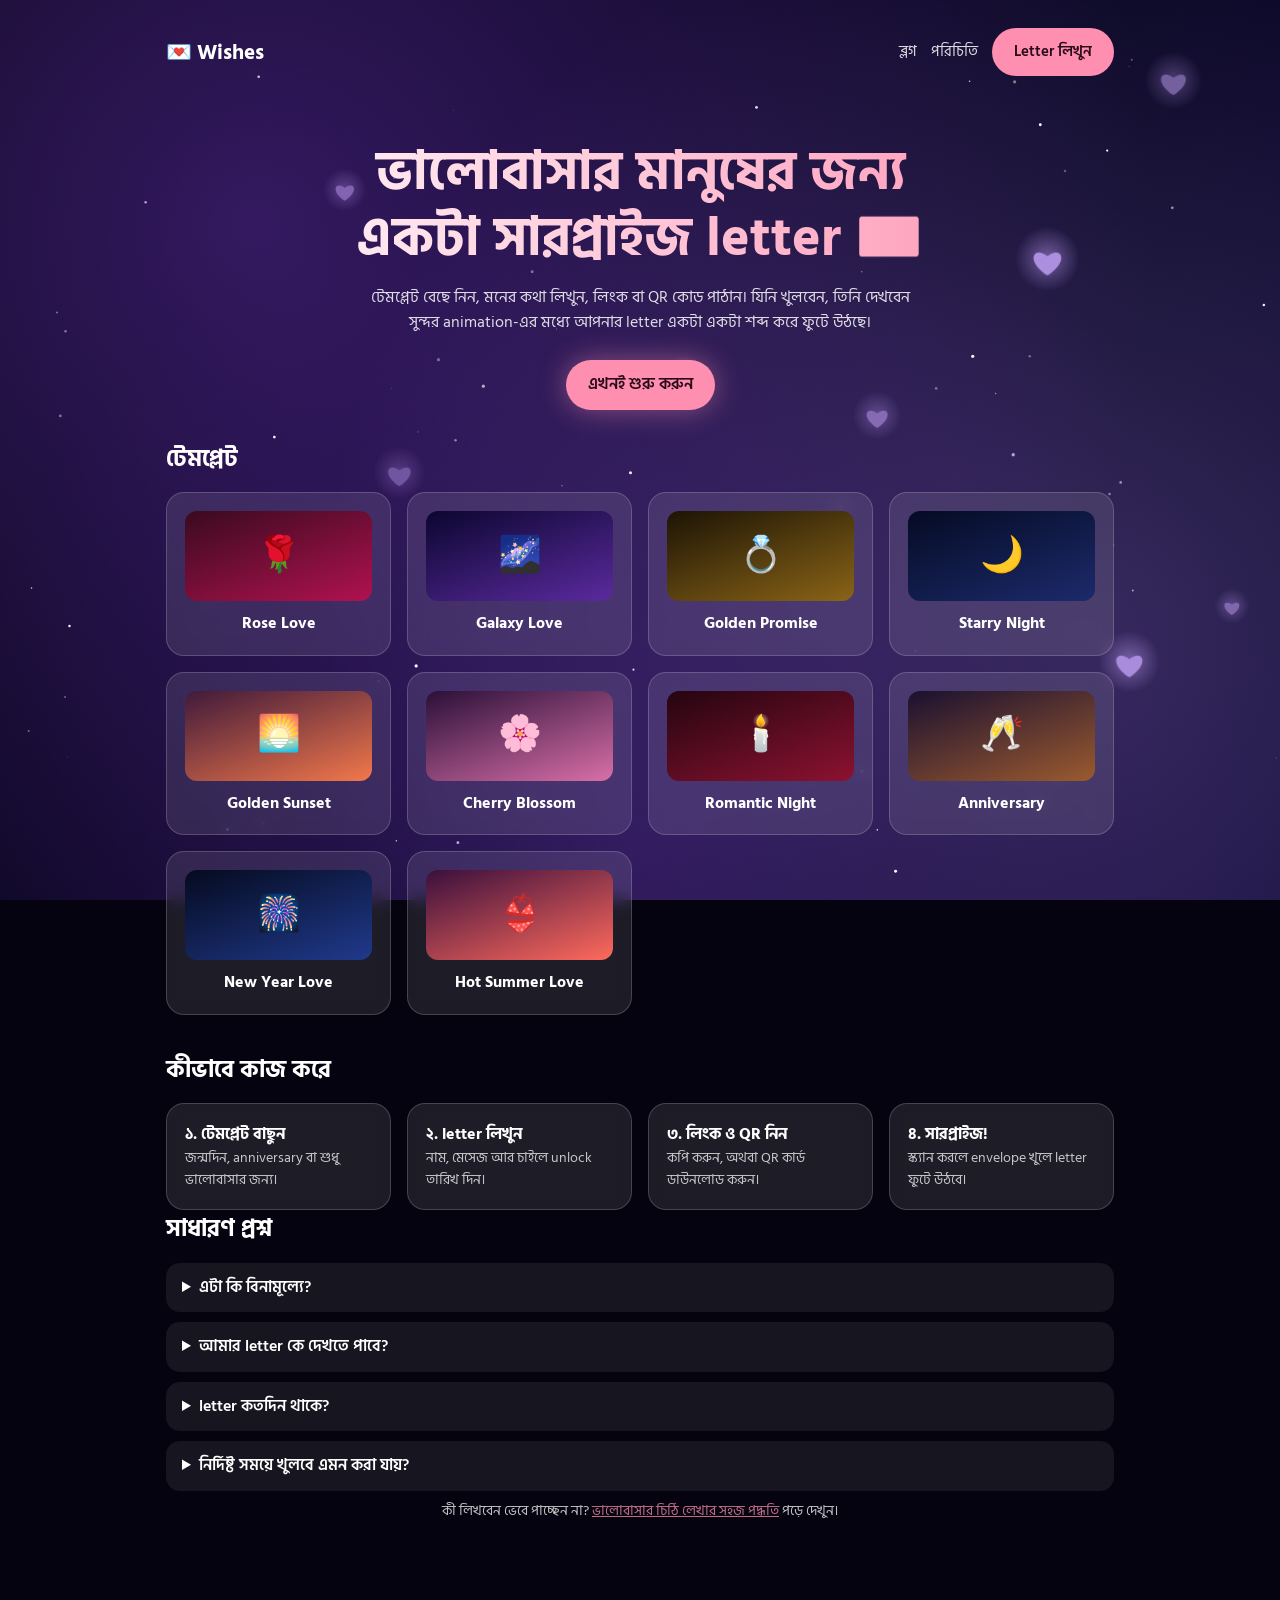
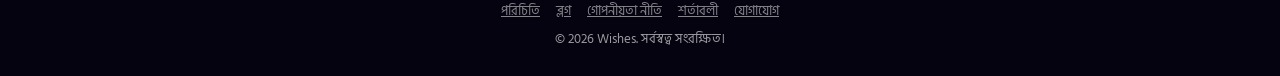
==== commit b2df7d24: "Naughty Desire: allow memory photos with consent checkbox and rules Co-Authored-By: Claude Sonnet 5." ====
--- a/index.html
+++ b/index.html
@@ -7,7 +7,7 @@
   <meta name="description" content="প্রিয় মানুষের জন্য সুন্দর animation-সহ wishes letter লিখুন, লিংক ও QR কোড বানিয়ে শেয়ার করুন।">
   <link rel="preconnect" href="https://fonts.googleapis.com">
   <link href="https://fonts.googleapis.com/css2?family=Hind+Siliguri:wght@400;600;700&display=swap" rel="stylesheet">
-  <link rel="stylesheet" href="css/style.css?v=12">
+  <link rel="stylesheet" href="css/style.css?v=13">
 </head>
 <body class="landing">
   <canvas class="bgfixed" id="bg"></canvas>
@@ -52,8 +52,8 @@
   </div>
   <footer class="copy sitefoot"><nav><a href="about.html">পরিচিতি</a><a href="blog/index.html">ব্লগ</a><a href="privacy.html">গোপনীয়তা নীতি</a><a href="terms.html">শর্তাবলী</a><a href="contact.html">যোগাযোগ</a></nav>© <span class="yr">2026</span> Wishes. সর্বস্বত্ব সংরক্ষিত।</footer>
 
-  <script src="js/config.js?v=12"></script>
-  <script src="js/common.js?v=12"></script>
+  <script src="js/config.js?v=13"></script>
+  <script src="js/common.js?v=13"></script>
   <script>
     const grid = document.getElementById("tplGrid");
     Object.entries(TEMPLATES).filter(([, t]) => !t.hidden).forEach(([key, t]) => {
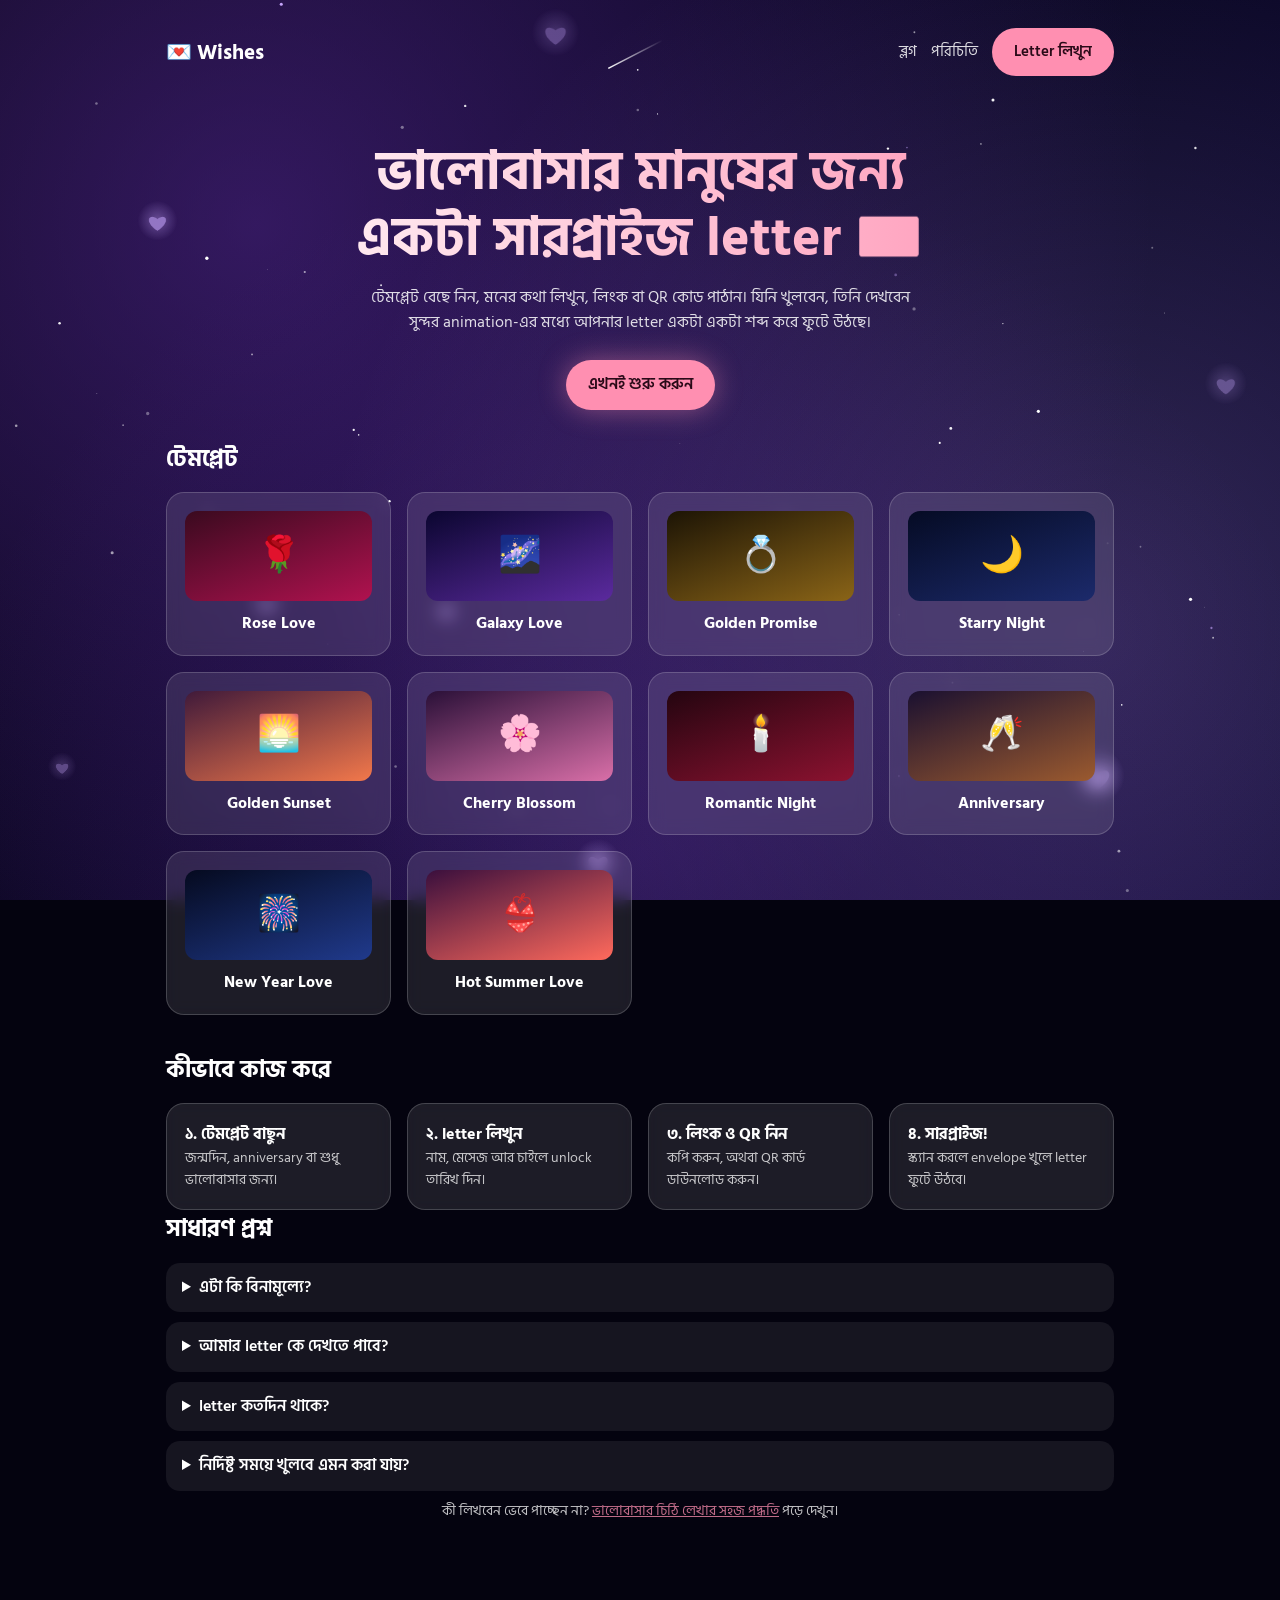
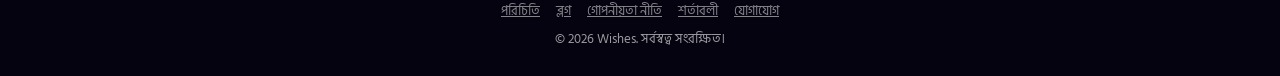
==== commit 933678be: "Naughty Desire: private photos with 15-minute signed URLs, watermark, auto-purge Co-Authored-By: Cla" ====
--- a/index.html
+++ b/index.html
@@ -7,7 +7,7 @@
   <meta name="description" content="প্রিয় মানুষের জন্য সুন্দর animation-সহ wishes letter লিখুন, লিংক ও QR কোড বানিয়ে শেয়ার করুন।">
   <link rel="preconnect" href="https://fonts.googleapis.com">
   <link href="https://fonts.googleapis.com/css2?family=Hind+Siliguri:wght@400;600;700&display=swap" rel="stylesheet">
-  <link rel="stylesheet" href="css/style.css?v=13">
+  <link rel="stylesheet" href="css/style.css?v=14">
 </head>
 <body class="landing">
   <canvas class="bgfixed" id="bg"></canvas>
@@ -52,8 +52,8 @@
   </div>
   <footer class="copy sitefoot"><nav><a href="about.html">পরিচিতি</a><a href="blog/index.html">ব্লগ</a><a href="privacy.html">গোপনীয়তা নীতি</a><a href="terms.html">শর্তাবলী</a><a href="contact.html">যোগাযোগ</a></nav>© <span class="yr">2026</span> Wishes. সর্বস্বত্ব সংরক্ষিত।</footer>
 
-  <script src="js/config.js?v=13"></script>
-  <script src="js/common.js?v=13"></script>
+  <script src="js/config.js?v=14"></script>
+  <script src="js/common.js?v=14"></script>
   <script>
     const grid = document.getElementById("tplGrid");
     Object.entries(TEMPLATES).filter(([, t]) => !t.hidden).forEach(([key, t]) => {
--- a/css/style.css
+++ b/css/style.css
@@ -308,3 +308,11 @@
 @media (prefers-reduced-motion: reduce) { body.t-desire .stage::after, #chr { animation: none; } }
 
 .chrname { text-align: center; margin-top: 4px; font-weight: 700; font-size: .95rem; color: #fff; text-shadow: 0 1px 8px rgba(0,0,0,.7), 0 0 14px var(--accent); }
+
+/* প্রাইভেট ছবি: ওয়াটারমার্ক, সেভ-নিরুৎসাহ, টাইমার */
+.slide[data-wm] { position: relative; }
+.slide[data-wm] img { -webkit-touch-callout: none; user-select: none; -webkit-user-drag: none; }
+.slide[data-wm]::after { content: attr(data-wm); position: absolute; right: 8px; bottom: 8px; color: rgba(255,255,255,.7); font-size: .75rem; font-weight: 700; text-shadow: 0 1px 4px rgba(0,0,0,.8); pointer-events: none; letter-spacing: .04em; }
+.ptimer { position: absolute; left: 0; right: 0; top: 10px; text-align: center; font-size: .8rem; opacity: .85; color: #fff; pointer-events: none; }
+.pnote { margin-top: 10px; font-size: .85rem; opacity: .85; text-align: center; color: #fff; }
+body.in-slides #chr { display: none; }
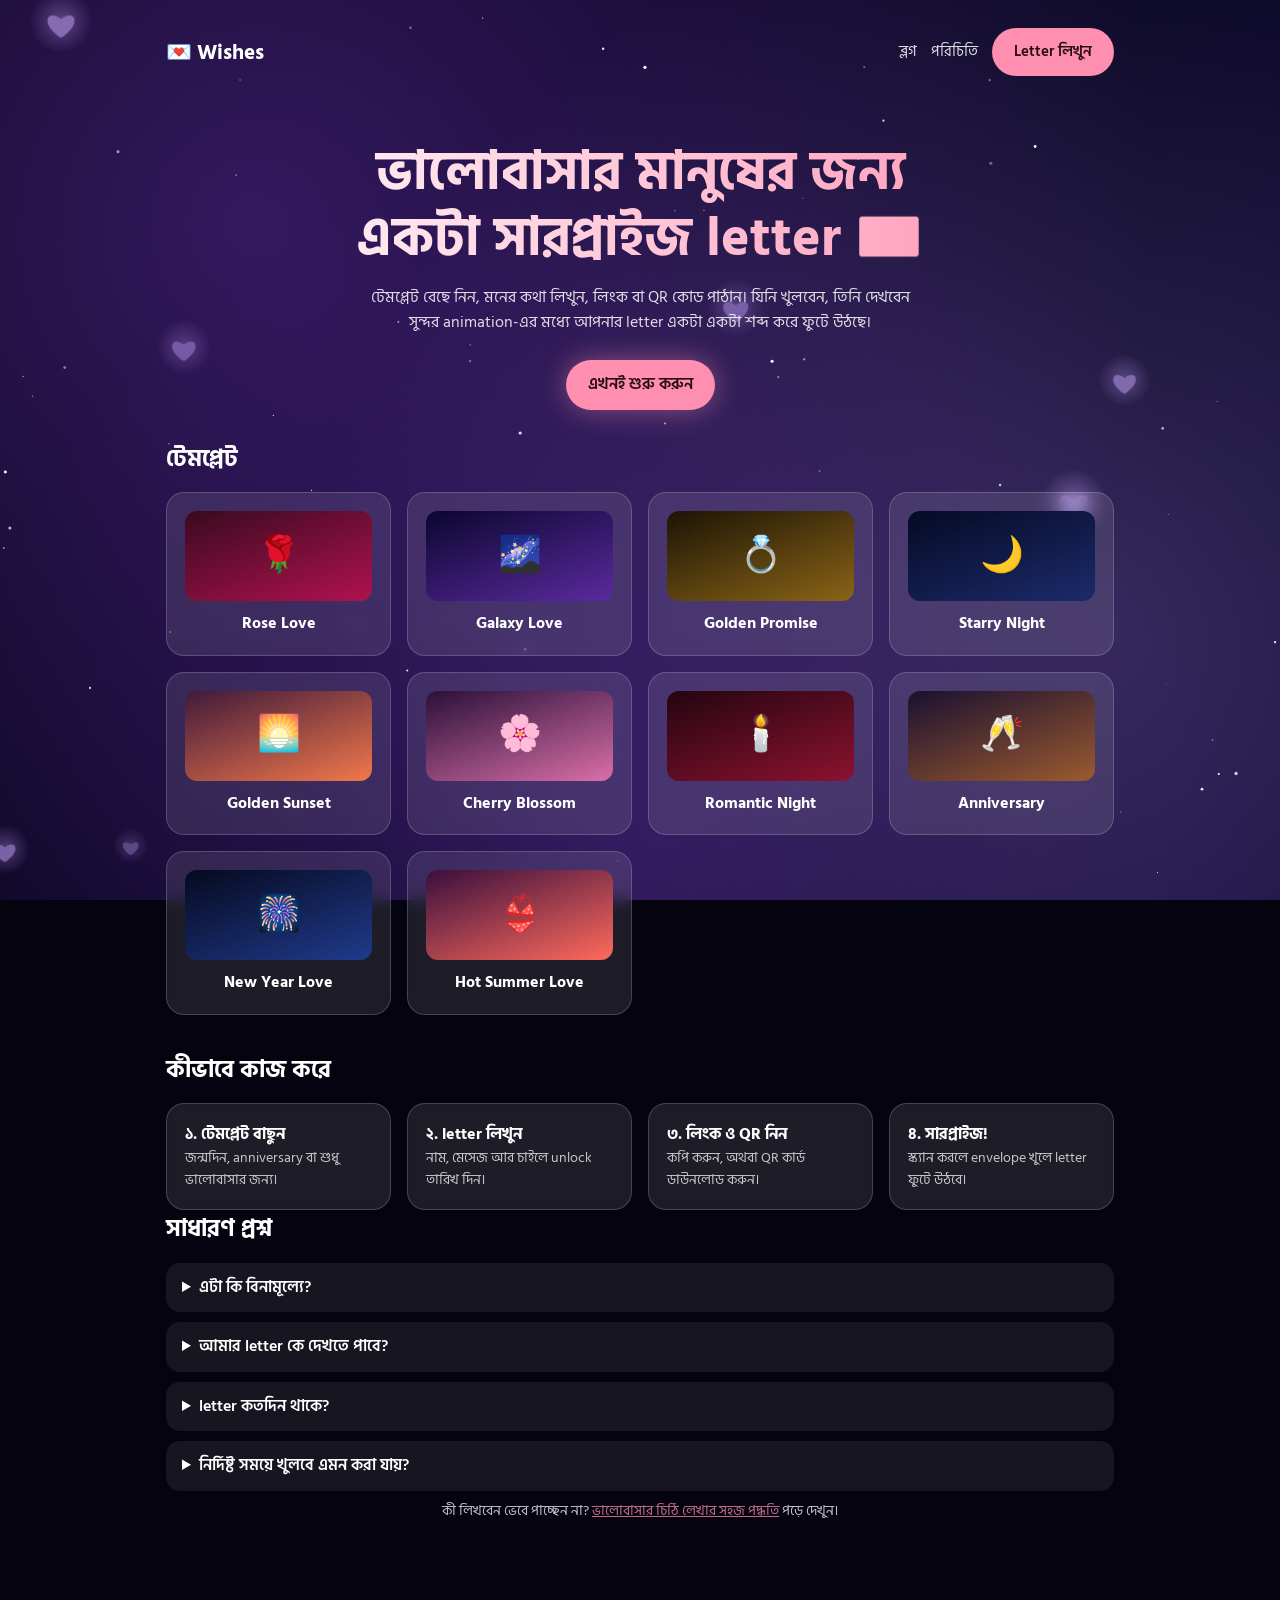
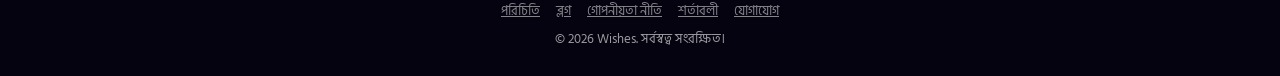
==== commit d8032144: "Add easy 18+ entry card on the create page (gate still required) Co-Authored-By: Claude Sonnet 5.5 <" ====
--- a/index.html
+++ b/index.html
@@ -7,7 +7,7 @@
   <meta name="description" content="প্রিয় মানুষের জন্য সুন্দর animation-সহ wishes letter লিখুন, লিংক ও QR কোড বানিয়ে শেয়ার করুন।">
   <link rel="preconnect" href="https://fonts.googleapis.com">
   <link href="https://fonts.googleapis.com/css2?family=Hind+Siliguri:wght@400;600;700&display=swap" rel="stylesheet">
-  <link rel="stylesheet" href="css/style.css?v=14">
+  <link rel="stylesheet" href="css/style.css?v=15">
 </head>
 <body class="landing">
   <canvas class="bgfixed" id="bg"></canvas>
@@ -52,8 +52,8 @@
   </div>
   <footer class="copy sitefoot"><nav><a href="about.html">পরিচিতি</a><a href="blog/index.html">ব্লগ</a><a href="privacy.html">গোপনীয়তা নীতি</a><a href="terms.html">শর্তাবলী</a><a href="contact.html">যোগাযোগ</a></nav>© <span class="yr">2026</span> Wishes. সর্বস্বত্ব সংরক্ষিত।</footer>
 
-  <script src="js/config.js?v=14"></script>
-  <script src="js/common.js?v=14"></script>
+  <script src="js/config.js?v=15"></script>
+  <script src="js/common.js?v=15"></script>
   <script>
     const grid = document.getElementById("tplGrid");
     Object.entries(TEMPLATES).filter(([, t]) => !t.hidden).forEach(([key, t]) => {
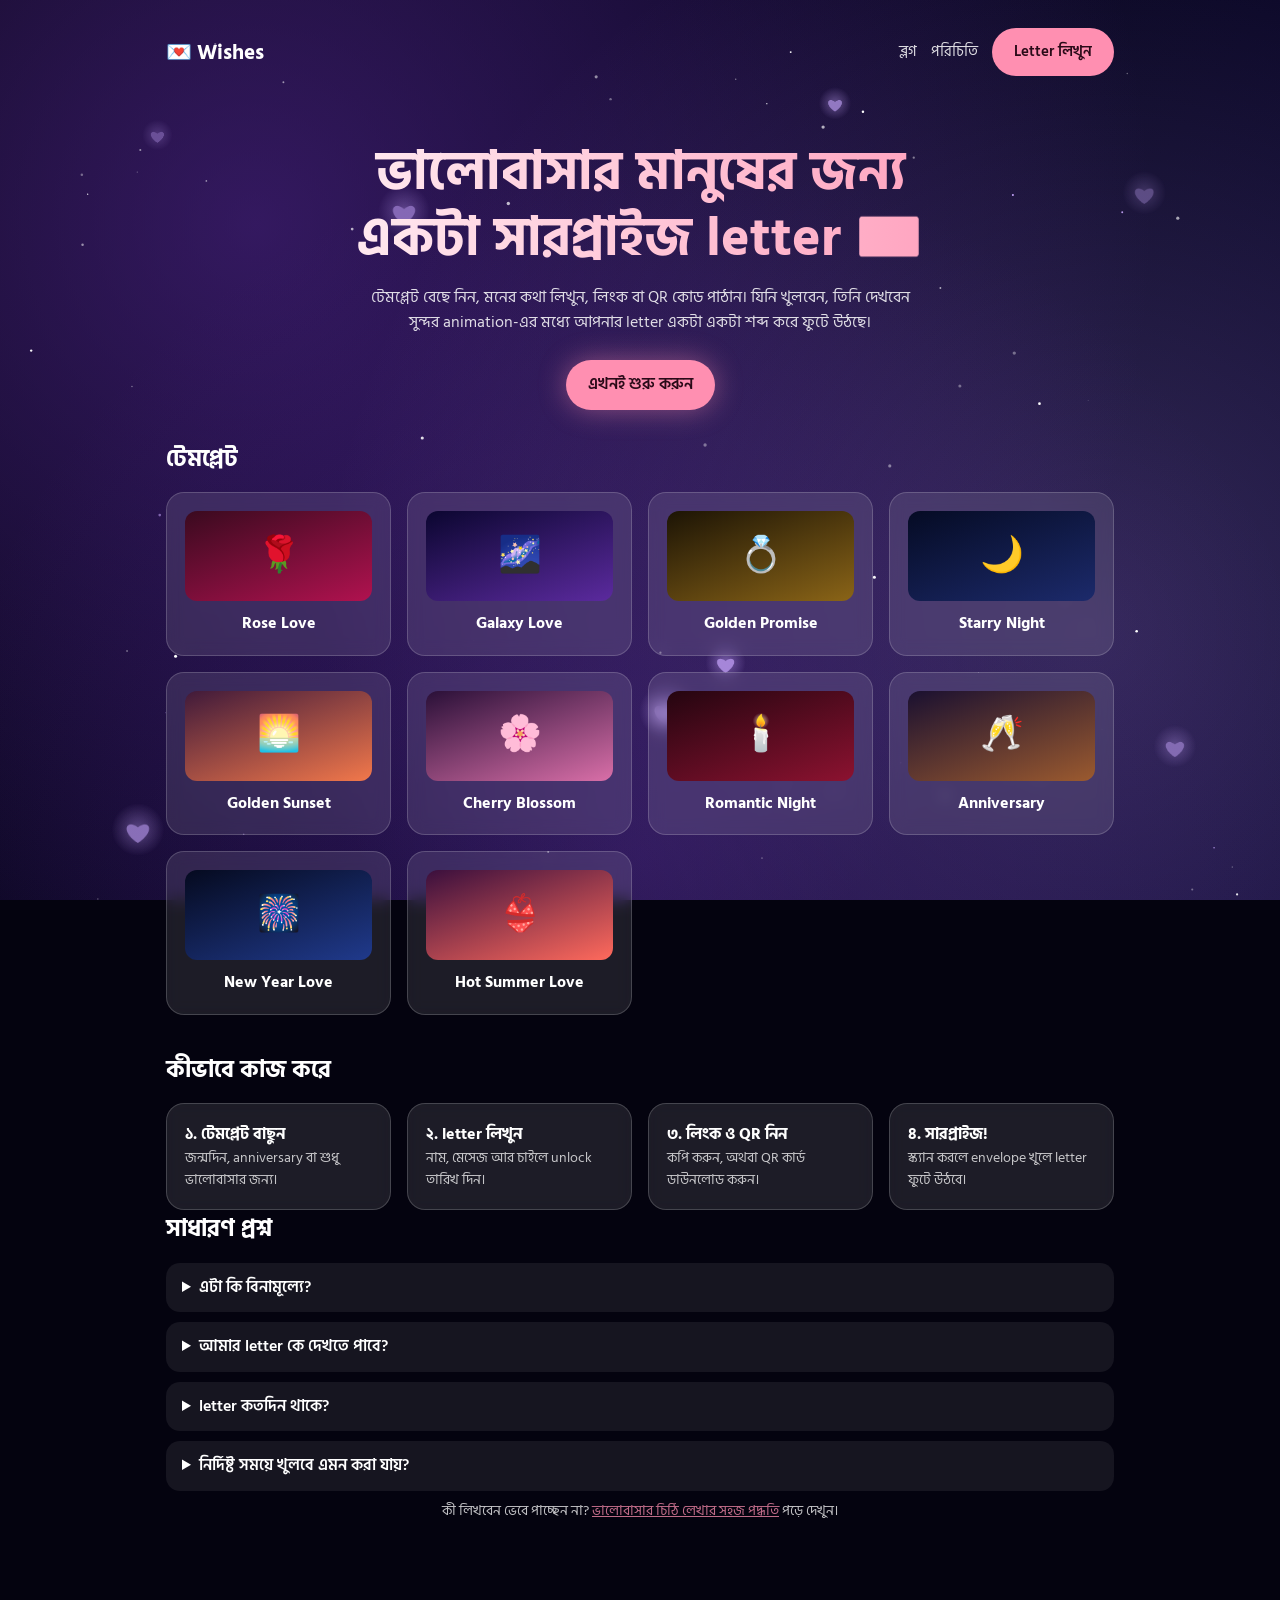
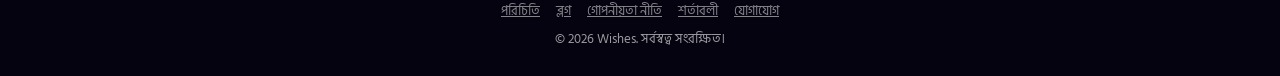
==== commit 1b3b7d61: "Fit layout when phone browsers force desktop-site mode Co-Authored-By: Claude Sonnet 5.5 <noreply@an" ====
--- a/index.html
+++ b/index.html
@@ -8,6 +8,7 @@
   <link rel="preconnect" href="https://fonts.googleapis.com">
   <link href="https://fonts.googleapis.com/css2?family=Hind+Siliguri:wght@400;600;700&display=swap" rel="stylesheet">
   <link rel="stylesheet" href="css/style.css?v=15">
+  <script src="js/fit.js?v=15"></script>
 </head>
 <body class="landing">
   <canvas class="bgfixed" id="bg"></canvas>
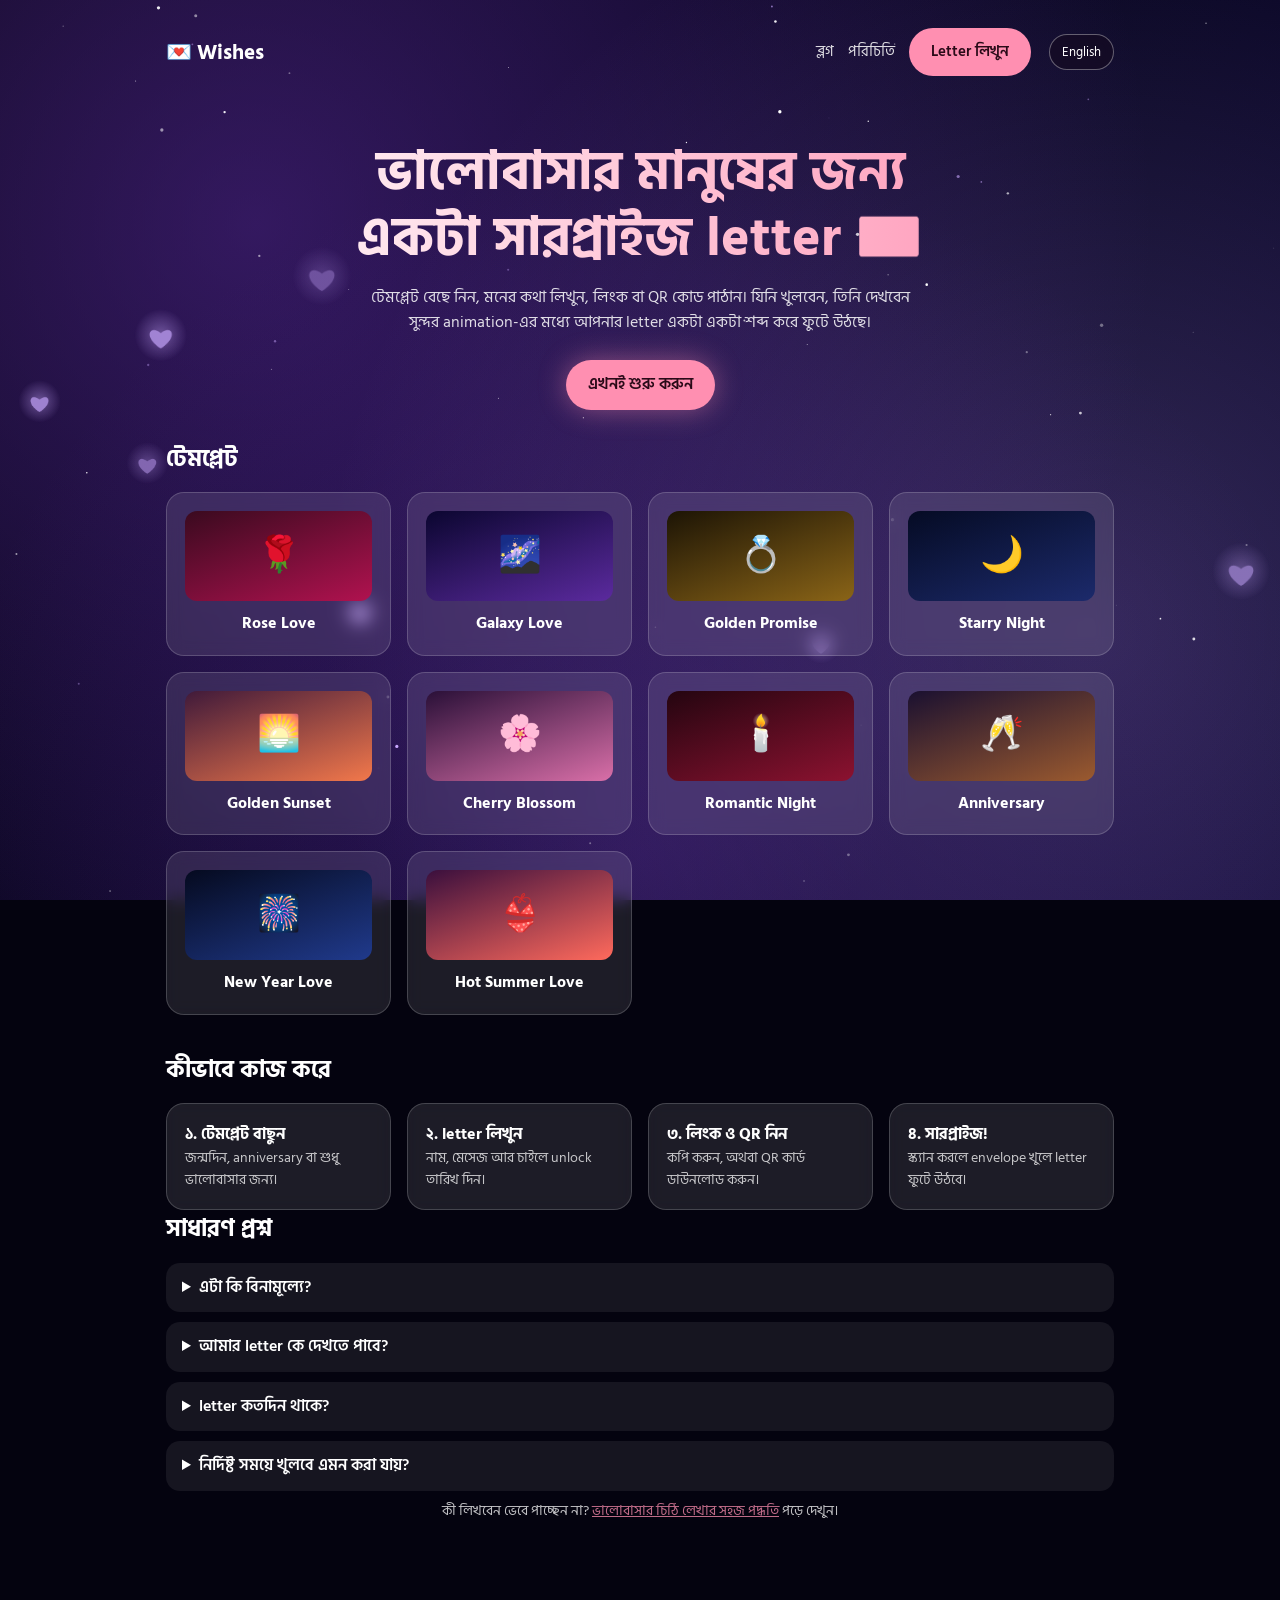
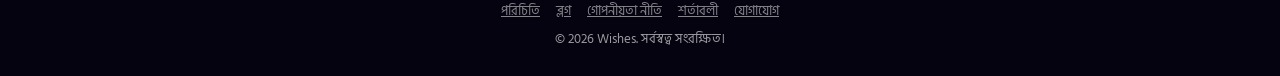
==== commit d84bbd4e: "Add Bangla/English language switch for all pages; force desktop layout on phones (except letter view" ====
--- a/index.html
+++ b/index.html
@@ -7,8 +7,10 @@
   <meta name="description" content="প্রিয় মানুষের জন্য সুন্দর animation-সহ wishes letter লিখুন, লিংক ও QR কোড বানিয়ে শেয়ার করুন।">
   <link rel="preconnect" href="https://fonts.googleapis.com">
   <link href="https://fonts.googleapis.com/css2?family=Hind+Siliguri:wght@400;600;700&display=swap" rel="stylesheet">
-  <link rel="stylesheet" href="css/style.css?v=15">
-  <script src="js/fit.js?v=15"></script>
+  <link rel="stylesheet" href="css/style.css?v=16">
+  <script src="js/fit.js?v=16"></script>
+  <script defer src="js/i18n-en.js?v=16"></script>
+  <script defer src="js/i18n.js?v=16"></script>
 </head>
 <body class="landing">
   <canvas class="bgfixed" id="bg"></canvas>
@@ -53,8 +55,8 @@
   </div>
   <footer class="copy sitefoot"><nav><a href="about.html">পরিচিতি</a><a href="blog/index.html">ব্লগ</a><a href="privacy.html">গোপনীয়তা নীতি</a><a href="terms.html">শর্তাবলী</a><a href="contact.html">যোগাযোগ</a></nav>© <span class="yr">2026</span> Wishes. সর্বস্বত্ব সংরক্ষিত।</footer>
 
-  <script src="js/config.js?v=15"></script>
-  <script src="js/common.js?v=15"></script>
+  <script src="js/config.js?v=16"></script>
+  <script src="js/common.js?v=16"></script>
   <script>
     const grid = document.getElementById("tplGrid");
     Object.entries(TEMPLATES).filter(([, t]) => !t.hidden).forEach(([key, t]) => {
--- a/css/style.css
+++ b/css/style.css
@@ -316,3 +316,10 @@
 .ptimer { position: absolute; left: 0; right: 0; top: 10px; text-align: center; font-size: .8rem; opacity: .85; color: #fff; pointer-events: none; }
 .pnote { margin-top: 10px; font-size: .85rem; opacity: .85; text-align: center; color: #fff; }
 body.in-slides #chr { display: none; }
+
+/* ভাষা বদলের বাটন */
+.langbtn{position:fixed;top:10px;left:10px;z-index:9999;padding:5px 12px;border-radius:999px;border:1px solid rgba(255,255,255,.35);background:rgba(20,10,30,.55);color:#fff;font:600 13px/1 inherit;font-family:inherit;cursor:pointer;backdrop-filter:blur(6px)}
+.langbtn:hover{background:rgba(20,10,30,.8)}
+body.plain .langbtn,body.light .langbtn{background:rgba(255,255,255,.85);color:#333;border-color:rgba(0,0,0,.2)}
+
+.nav .langbtn,header.top>.langbtn{position:static;margin-left:4px;font-size:13px;padding:6px 12px;vertical-align:middle}
